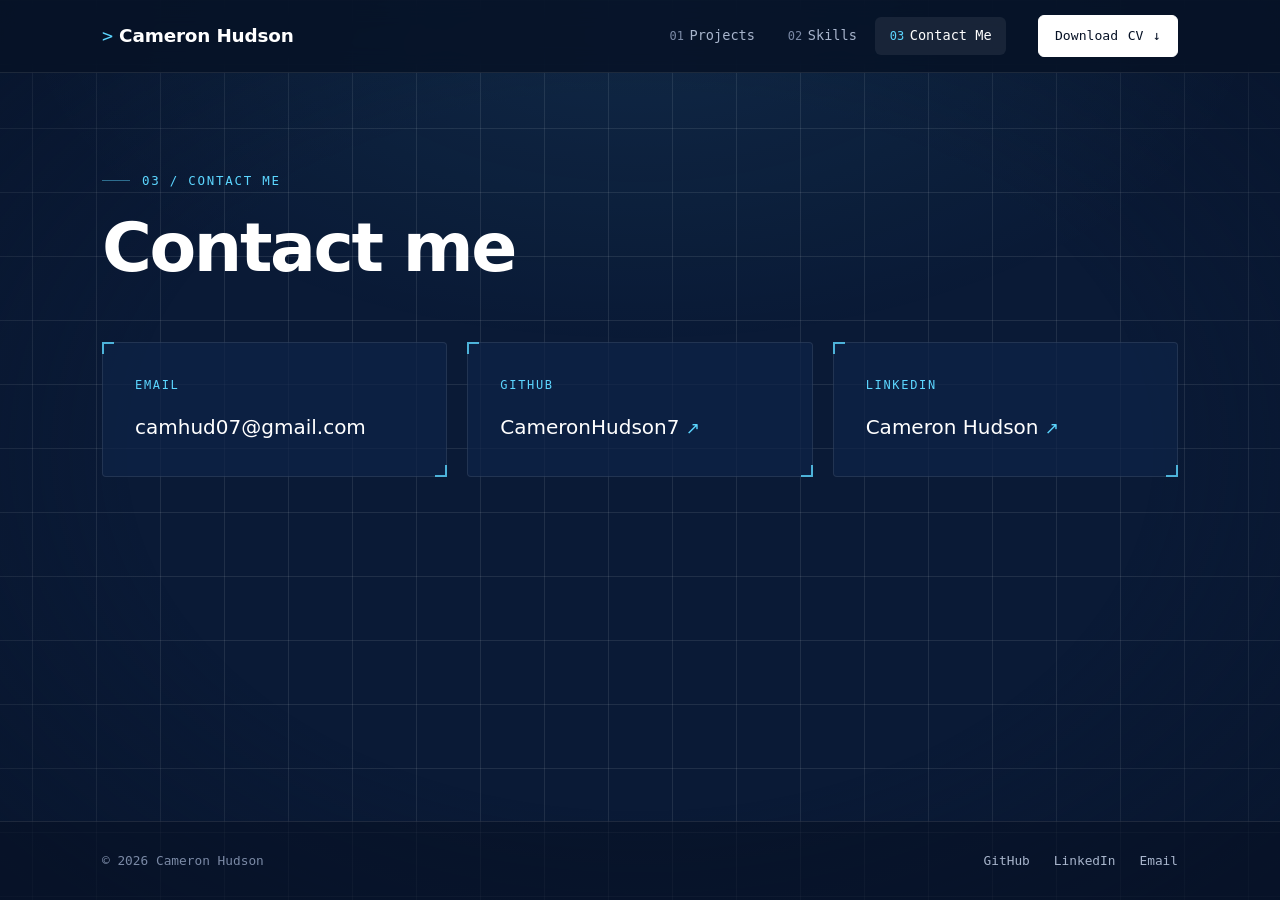
==== contact.html @ afcf6436 "Add files via upload" ====
<!DOCTYPE html>
<html lang="en-GB">
<head>
  <meta charset="UTF-8">
  <meta name="viewport" content="width=device-width, initial-scale=1">
  <title>Contact Me | Cameron Hudson</title>
  <meta name="description" content="Contact Cameron Hudson.">
  <meta name="theme-color" content="#071226">
  <link rel="preload" href="assets/fonts/space-grotesk-latin-700-normal.woff2" as="font" type="font/woff2" crossorigin>
  <link rel="stylesheet" href="style.css">
  <script>document.documentElement.classList.add('js');</script>
</head>
<body>
  <a class="skip-link" href="#main">Skip to main content</a>

  <header class="site-header">
    <div class="container header-inner">
      <a class="brand" href="index.html"><span class="bracket">&gt;</span> Cameron Hudson</a>
      <button class="menu-toggle" type="button" aria-expanded="false" aria-controls="site-nav">Menu</button>
      <nav class="site-nav" id="site-nav" aria-label="Main">
        <ul class="nav-list">
            <li><a href="projects.html"><span class="num">01</span>Projects</a></li>
            <li><a href="skills.html"><span class="num">02</span>Skills</a></li>
            <li><a href="contact.html" aria-current="page"><span class="num">03</span>Contact Me</a></li>
        </ul>
      </nav>
      <a class="btn btn-cv" href="assets/Cameron_Hudson_CV.pdf" download><span class="cv-word">Download </span>CV <span aria-hidden="true">&darr;</span></a>
    </div>
  </header>

  <main id="main">
    <section class="page-head" aria-labelledby="page-title">
      <div class="container">
        <p class="label">03 / Contact me</p>
        <h1 id="page-title">Contact me</h1>
      </div>
    </section>

    <section class="section">
      <div class="container">
        <ul class="contact-grid">
          <li class="panel contact-card rise">
            <p class="contact-type">Email</p>
            <a class="contact-value" href="mailto:camhud07@gmail.com">camhud07@gmail.com</a>
          </li>
          <li class="panel contact-card rise">
            <p class="contact-type">GitHub</p>
            <a class="contact-value" href="https://github.com/CameronHudson7" target="_blank" rel="noopener">CameronHudson7 <span class="ext" aria-hidden="true">&nearr;</span></a>
          </li>
          <li class="panel contact-card rise">
            <p class="contact-type">LinkedIn</p>
            <a class="contact-value" href="https://www.linkedin.com/in/cameron-hudson-766504413/" target="_blank" rel="noopener">Cameron Hudson <span class="ext" aria-hidden="true">&nearr;</span></a>
          </li>
        </ul>
      </div>
    </section>
  </main>

  <footer class="site-footer">
    <div class="container footer-inner">
      <p>&copy; 2026 Cameron Hudson</p>
      <ul class="footer-links">
        <li><a href="https://github.com/CameronHudson7" target="_blank" rel="noopener">GitHub</a></li>
        <li><a href="https://www.linkedin.com/in/cameron-hudson-766504413/" target="_blank" rel="noopener">LinkedIn</a></li>
        <li><a href="mailto:camhud07@gmail.com">Email</a></li>
      </ul>
    </div>
  </footer>

  <script src="main.js"></script>
</body>
</html>
---- style.css ----
/* ==========================================================
   Cameron Hudson | Portfolio
   Navy + white, with a cyan highlight
   ========================================================== */

@font-face { font-family: "Space Grotesk"; font-weight: 500; font-display: swap; src: url("assets/fonts/space-grotesk-latin-500-normal.woff2") format("woff2"); }
@font-face { font-family: "Space Grotesk"; font-weight: 700; font-display: swap; src: url("assets/fonts/space-grotesk-latin-700-normal.woff2") format("woff2"); }
@font-face { font-family: "IBM Plex Sans"; font-weight: 400; font-display: swap; src: url("assets/fonts/ibm-plex-sans-latin-400-normal.woff2") format("woff2"); }
@font-face { font-family: "IBM Plex Sans"; font-weight: 500; font-display: swap; src: url("assets/fonts/ibm-plex-sans-latin-500-normal.woff2") format("woff2"); }
@font-face { font-family: "IBM Plex Sans"; font-weight: 600; font-display: swap; src: url("assets/fonts/ibm-plex-sans-latin-600-normal.woff2") format("woff2"); }
@font-face { font-family: "JetBrains Mono"; font-weight: 400; font-display: swap; src: url("assets/fonts/jetbrains-mono-latin-400-normal.woff2") format("woff2"); }
@font-face { font-family: "JetBrains Mono"; font-weight: 500; font-display: swap; src: url("assets/fonts/jetbrains-mono-latin-500-normal.woff2") format("woff2"); }

:root {
  --navy-900: #071226;
  --navy-800: #0a1a36;
  --navy-700: #0f2347;
  --navy-600: #142c57;
  --line: rgba(255, 255, 255, 0.09);
  --line-strong: rgba(255, 255, 255, 0.18);
  --white: #ffffff;
  --text: #eef2f9;
  --muted: #a8b5cc;
  --faint: #7b8aa6;
  --cyan: #5cd6ff;
  --cyan-soft: rgba(92, 214, 255, 0.1);
  --cyan-line: rgba(92, 214, 255, 0.45);
  --max: 1140px;
  --display: "Space Grotesk", "Segoe UI", system-ui, sans-serif;
  --body: "IBM Plex Sans", "Segoe UI", system-ui, sans-serif;
  --mono: "JetBrains Mono", ui-monospace, Consolas, monospace;
}

*, *::before, *::after { box-sizing: border-box; }

html { scroll-behavior: smooth; }

body {
  margin: 0;
  min-height: 100vh;
  display: flex;
  flex-direction: column;
  background-color: var(--navy-800);
  background-image:
    linear-gradient(var(--line) 1px, transparent 1px),
    linear-gradient(90deg, var(--line) 1px, transparent 1px);
  background-size: 64px 64px;
  background-position: center top;
  color: var(--text);
  font-family: var(--body);
  font-size: 1.0625rem;
  line-height: 1.7;
  -webkit-font-smoothing: antialiased;
}

/* soft vignette over the grid so it fades towards the edges */
body::before {
  content: "";
  position: fixed;
  inset: 0;
  z-index: -1;
  pointer-events: none;
  background:
    radial-gradient(ellipse 70% 55% at 50% 0%, rgba(92, 214, 255, 0.08), transparent 70%),
    radial-gradient(ellipse 100% 100% at 50% 50%, transparent 40%, var(--navy-900) 100%);
}

main { flex: 1; }

h1, h2, h3, h4 { margin: 0; line-height: 1.1; font-family: var(--display); font-weight: 700; color: var(--white); }
p { margin: 0 0 1rem; }
ul, ol { margin: 0; }
strong { color: var(--white); font-weight: 600; }

a { color: var(--cyan); text-decoration: none; }
a:hover { text-decoration: underline; text-underline-offset: 0.2em; }

::selection { background: var(--cyan); color: var(--navy-900); }
:focus-visible { outline: 2px solid var(--cyan); outline-offset: 3px; border-radius: 2px; }

.mono { font-family: var(--mono); }
.container { width: 100%; max-width: var(--max); margin: 0 auto; padding: 0 2rem; }

.skip-link {
  position: absolute; left: 1rem; top: -3rem; z-index: 100;
  background: var(--cyan); color: var(--navy-900); padding: 0.5rem 1rem; font-weight: 600;
}
.skip-link:focus { top: 1rem; text-decoration: none; }

/* ---------- Top bar ---------- */
.site-header {
  position: sticky; top: 0; z-index: 50;
  background: rgba(7, 18, 38, 0.85);
  backdrop-filter: blur(12px);
  -webkit-backdrop-filter: blur(12px);
  border-bottom: 1px solid var(--line);
}
.header-inner { display: flex; align-items: center; gap: 2rem; min-height: 4.5rem; }

.brand {
  font-family: var(--display); font-weight: 700; font-size: 1.15rem;
  letter-spacing: -0.01em; color: var(--white); white-space: nowrap;
}
.brand:hover { text-decoration: none; color: var(--white); }
.brand .bracket { color: var(--cyan); font-family: var(--mono); font-weight: 400; }

.site-nav { margin-left: auto; }
.nav-list { list-style: none; padding: 0; display: flex; gap: 0.25rem; }
.nav-list a {
  display: block; padding: 0.45rem 0.9rem; border-radius: 6px;
  font-family: var(--mono); font-size: 0.85rem; color: var(--muted);
  transition: color 0.2s, background 0.2s;
}
.nav-list a .num { color: var(--faint); margin-right: 0.35rem; font-size: 0.75rem; }
.nav-list a:hover { color: var(--white); background: rgba(255, 255, 255, 0.05); text-decoration: none; }
.nav-list a[aria-current="page"] { color: var(--white); background: rgba(255, 255, 255, 0.07); }
.nav-list a[aria-current="page"] .num { color: var(--cyan); }

.menu-toggle {
  display: none; margin-left: auto;
  background: none; border: 1px solid var(--line-strong); border-radius: 6px;
  color: var(--white); font-family: var(--mono); font-size: 0.85rem;
  padding: 0.45rem 0.8rem; cursor: pointer;
}

/* ---------- Buttons ---------- */
.btn {
  display: inline-flex; align-items: center; gap: 0.6rem;
  font-family: var(--mono); font-size: 0.88rem; font-weight: 500;
  padding: 0.75rem 1.2rem; border-radius: 6px;
  border: 1px solid var(--line-strong); color: var(--white); white-space: nowrap;
  transition: background 0.2s, border-color 0.2s, color 0.2s, transform 0.2s;
}
.btn:hover { text-decoration: none; transform: translateY(-1px); }
.btn-cv { background: var(--white); border-color: var(--white); color: var(--navy-900); padding: 0.55rem 1rem; font-size: 0.82rem; }
.btn-cv:hover { background: var(--cyan); border-color: var(--cyan); color: var(--navy-900); }
.btn-primary { background: var(--cyan); border-color: var(--cyan); color: var(--navy-900); }
.btn-primary:hover { background: var(--white); border-color: var(--white); color: var(--navy-900); }
.btn-outline { background: rgba(255, 255, 255, 0.03); }
.btn-outline:hover { border-color: var(--white); background: rgba(255, 255, 255, 0.07); color: var(--white); }

/* ---------- Shared bits ---------- */
.label {
  display: inline-flex; align-items: center; gap: 0.75rem;
  font-family: var(--mono); font-size: 0.78rem; letter-spacing: 0.14em; text-transform: uppercase;
  color: var(--cyan); margin-bottom: 1.25rem;
}
.label::before { content: ""; width: 1.75rem; height: 1px; background: var(--cyan-line); }

.page-head { padding: 5.5rem 0 3.5rem; }
.page-head h1 { font-size: clamp(2.6rem, 6vw, 4.25rem); letter-spacing: -0.035em; }
.page-head .intro { color: var(--muted); max-width: 40rem; margin: 1.25rem 0 0; font-size: 1.1rem; }

.section { padding: 0 0 6rem; }

.subhead {
  font-family: var(--mono); font-size: 0.8rem; font-weight: 500;
  letter-spacing: 0.14em; text-transform: uppercase; color: var(--muted);
  display: flex; align-items: center; gap: 1rem; margin: 0 0 1.75rem;
}
.subhead::after { content: ""; flex: 1; height: 1px; background: var(--line); }

/* Panel with blueprint-style corner marks */
.panel {
  position: relative;
  background: rgba(15, 35, 71, 0.72);
  border: 1px solid var(--line);
  border-radius: 4px;
  padding: 2rem;
}
.panel::before, .panel::after {
  content: ""; position: absolute; width: 12px; height: 12px; pointer-events: none;
  border-color: var(--cyan); border-style: solid; opacity: 0.8;
}
.panel::before { top: -1px; left: -1px; border-width: 2px 0 0 2px; }
.panel::after { bottom: -1px; right: -1px; border-width: 0 2px 2px 0; }

/* Placeholder text for content still to be written */
.placeholder {
  border: 1px dashed var(--line-strong); border-radius: 4px;
  padding: 1rem 1.2rem; color: var(--faint);
  font-family: var(--mono); font-size: 0.85rem; margin: 0;
}

/* ---------- Homepage ---------- */
.hero { padding: 7rem 0 6rem; }
.hero .label { margin-bottom: 2rem; }

.hero-name {
  font-size: clamp(3.4rem, 11vw, 8.5rem);
  letter-spacing: -0.05em;
  line-height: 0.92;
  margin-bottom: 2.25rem;
}
.hero-name .cursor {
  display: inline-block; width: 0.09em; height: 0.78em; margin-left: 0.08em;
  background: var(--cyan); vertical-align: -0.02em;
  animation: blink 1.1s steps(1) infinite;
}
@keyframes blink { 50% { opacity: 0; } }

.hero-role {
  font-family: var(--display); font-weight: 500;
  font-size: clamp(1.3rem, 2.6vw, 1.9rem); line-height: 1.3; letter-spacing: -0.015em;
  color: var(--white); max-width: 42rem; margin-bottom: 1.5rem;
}
.hero-role .hl { color: var(--cyan); }

.hero-aim { color: var(--muted); font-size: 1.12rem; max-width: 40rem; }

.hero-actions { display: flex; flex-wrap: wrap; gap: 0.9rem; margin-top: 2.5rem; }

.skills-grid {
  list-style: none; padding: 0;
  display: grid; grid-template-columns: repeat(auto-fit, minmax(300px, 1fr)); gap: 1.25rem;
}
.skill-card { display: flex; flex-direction: column; gap: 0.75rem; transition: border-color 0.25s, transform 0.25s; }
.skill-card:hover { border-color: var(--cyan-line); transform: translateY(-3px); }
.skill-card .idx { font-family: var(--mono); font-size: 0.78rem; color: var(--cyan); }
.skill-card h3 { font-size: 1.3rem; letter-spacing: -0.02em; }
.skill-card p { margin: 0; color: var(--muted); }

/* ---------- Projects ---------- */
.project-list { display: grid; gap: 2rem; }
.project { padding: 2.5rem; }
.project-head { display: flex; align-items: baseline; gap: 1.25rem; margin-bottom: 2rem; padding-bottom: 1.5rem; border-bottom: 1px solid var(--line); }
.project-head .idx { font-family: var(--mono); font-size: 0.85rem; color: var(--cyan); }
.project-head h2 { font-size: clamp(1.6rem, 3vw, 2.2rem); letter-spacing: -0.03em; }

.project-body { display: grid; grid-template-columns: repeat(2, minmax(0, 1fr)); gap: 1.75rem 2.5rem; }
.project-field h3 {
  font-family: var(--mono); font-size: 0.75rem; font-weight: 500;
  letter-spacing: 0.14em; text-transform: uppercase; color: var(--muted); margin-bottom: 0.75rem;
}
.project-field p { color: var(--muted); }

/* ---------- Footer ---------- */
.site-footer { border-top: 1px solid var(--line); background: rgba(7, 18, 38, 0.6); padding: 1.75rem 0; }
.footer-inner { display: flex; justify-content: space-between; align-items: center; gap: 1rem; flex-wrap: wrap; font-family: var(--mono); font-size: 0.8rem; color: var(--faint); }
.footer-inner p { margin: 0; }
.footer-inner a { color: var(--muted); }
.footer-inner a:hover { color: var(--white); }

/* ---------- Load-in animation ---------- */
.js .rise { opacity: 0; transform: translateY(14px); animation: rise 0.7s ease forwards; }
.js .rise:nth-child(2) { animation-delay: 0.08s; }
.js .rise:nth-child(3) { animation-delay: 0.16s; }
.js .rise:nth-child(4) { animation-delay: 0.24s; }
.js .rise:nth-child(5) { animation-delay: 0.32s; }
.js .rise:nth-child(6) { animation-delay: 0.4s; }
@keyframes rise { to { opacity: 1; transform: none; } }

/* ---------- Responsive ---------- */
@media (max-width: 960px) {
  .project-body { grid-template-columns: 1fr; }
}

@media (max-width: 820px) {
  .cv-word { display: none; }
  .container { padding: 0 1.25rem; }
  .header-inner { flex-wrap: wrap; gap: 0.6rem; padding-top: 0.85rem; padding-bottom: 0.85rem; min-height: 0; }
  .header-inner .btn-cv { margin-left: auto; }
  .menu-toggle { display: inline-block; order: 2; margin-left: 0; }
  .site-nav { order: 3; width: 100%; margin: 0; display: none; }
  .site-nav.open { display: block; }
  .nav-list { flex-direction: column; padding: 0.5rem 0 0.25rem; }
  .nav-list a { padding: 0.7rem 0.5rem; }
  .hero { padding: 4rem 0 4rem; }
  .page-head { padding: 3.5rem 0 2.5rem; }
  .section { padding-bottom: 4rem; }
  .project { padding: 1.75rem 1.4rem; }
}

@media (prefers-reduced-motion: reduce) {
  html { scroll-behavior: auto; }
  *, *::before, *::after { animation: none !important; transition: none !important; }
  .js .rise { opacity: 1; transform: none; }
}

/* ---------- Contact ---------- */
.contact-grid { list-style: none; padding: 0; display: grid; grid-template-columns: repeat(auto-fit, minmax(280px, 1fr)); gap: 1.25rem; }
.contact-card { display: flex; flex-direction: column; gap: 0.9rem; }
.contact-type { font-family: var(--mono); font-size: 0.75rem; letter-spacing: 0.14em; text-transform: uppercase; color: var(--cyan); margin: 0; }
.contact-value { font-family: var(--display); font-size: 1.25rem; font-weight: 500; color: var(--white); overflow-wrap: anywhere; }
.contact-value:hover { color: var(--cyan); }

/* "See all skills" card on the homepage */
.skill-more a {
  display: flex; flex-direction: column; justify-content: flex-end; gap: 0.6rem;
  height: 100%; min-height: 12rem; padding: 2rem;
  border: 1px dashed var(--cyan-line); border-radius: 4px;
  background: var(--cyan-soft); color: var(--white);
  transition: background 0.25s, border-color 0.25s, transform 0.25s;
}
.skill-more a:hover { text-decoration: none; background: rgba(92, 214, 255, 0.16); border-color: var(--cyan); border-style: solid; transform: translateY(-3px); }
.skill-more .idx { font-family: var(--mono); font-size: 0.78rem; color: var(--cyan); }
.skill-more .more-title { font-family: var(--display); font-weight: 700; font-size: 1.5rem; letter-spacing: -0.02em; }
.skill-more .arrow { display: inline-block; color: var(--cyan); transition: transform 0.25s; }
.skill-more a:hover .arrow { transform: translateX(5px); }
.skill-more .more-sub { color: var(--muted); font-size: 0.95rem; }

/* Project details */
.project-meta { font-family: var(--mono); font-size: 0.8rem; color: var(--muted); margin: 0.6rem 0 0; line-height: 1.5; }
.project-field p { margin: 0; }
.project-field.wide { grid-column: 1 / -1; }
.tags { list-style: none; padding: 0; display: flex; flex-wrap: wrap; gap: 0.5rem; }
.tags li {
  font-family: var(--mono); font-size: 0.8rem; color: var(--white);
  border: 1px solid var(--cyan-line); background: var(--cyan-soft);
  border-radius: 999px; padding: 0.25rem 0.8rem;
}
.points { padding-left: 1.1rem; color: var(--muted); display: grid; gap: 0.6rem; }
.points li::marker { color: var(--cyan); }
.points code { font-family: var(--mono); font-size: 0.88em; color: var(--white); background: rgba(255,255,255,0.06); padding: 0.1em 0.35em; border-radius: 3px; }

/* Skills page */
.skill-group + .skill-group { margin-top: 3.5rem; }
.cv-skills { list-style: none; padding: 0; border-top: 1px solid var(--line); }
.cv-skill {
  display: grid; grid-template-columns: 3.5rem minmax(0, 1fr); gap: 1rem; align-items: baseline;
  padding: 1.4rem 0.75rem; border-bottom: 1px solid var(--line);
  transition: background 0.2s;
}
.cv-skill:hover { background: rgba(255, 255, 255, 0.03); }
.cv-skill .idx { font-family: var(--mono); font-size: 0.8rem; color: var(--cyan); }
.cv-skill p { margin: 0; color: var(--muted); font-size: 1.1rem; max-width: 52rem; }
.cv-skill strong { font-family: var(--display); font-weight: 500; font-size: 1.15em; }

.skill-group + .skill-group { margin-top: 5rem; }
.in-practice {
  font-family: var(--mono); font-size: 0.75rem; font-weight: 500; letter-spacing: 0.14em;
  text-transform: uppercase; color: var(--cyan); margin: 2.25rem 0 1rem;
}
.examples { display: grid; grid-template-columns: repeat(auto-fit, minmax(280px, 1fr)); gap: 1.25rem; }
.example { padding: 1.6rem; }
.example-tag { font-family: var(--mono); font-size: 0.75rem; color: var(--cyan); margin: 0 0 0.6rem; }
.example h4 { font-size: 1.15rem; letter-spacing: -0.01em; margin-bottom: 0.6rem; }
.example p:last-child { margin: 0; color: var(--muted); font-size: 0.97rem; }

.code-grid { display: grid; grid-template-columns: minmax(0, 1fr); gap: 1.25rem; }
.code-sample {
  margin: 0; min-width: 0;
  background: var(--navy-900); border: 1px solid var(--line-strong); border-radius: 6px; overflow: hidden;
}
.code-sample figcaption {
  display: flex; flex-direction: column; gap: 0.2rem;
  padding: 0.85rem 1.1rem; border-bottom: 1px solid var(--line); background: rgba(255,255,255,0.03);
}
.code-sample .file { font-family: var(--mono); font-size: 0.82rem; color: var(--white); }
.code-sample .from { font-size: 0.85rem; color: var(--muted); }
.code-sample pre { margin: 0; padding: 1.1rem 1.2rem; overflow-x: auto; font-family: var(--mono); font-size: 0.8rem; line-height: 1.65; color: var(--text); }
.tk-kw { color: var(--cyan); }
.tk-str { color: #f5c97a; }
.tk-num { color: #c8a6ff; }

.footer-links { list-style: none; padding: 0; display: flex; gap: 1.5rem; }
.contact-value .ext { color: var(--cyan); font-size: 0.85em; }

/* Homepage: developing skills list */
.dev-skills { list-style: none; padding: 0; border-top: 1px solid var(--line); max-width: 46rem; }
.dev-skills li {
  display: grid; grid-template-columns: 3.5rem minmax(0, 1fr); align-items: baseline;
  padding: 1.15rem 0.5rem; border-bottom: 1px solid var(--line);
  font-family: var(--display); font-size: 1.25rem; font-weight: 500; color: var(--white);
}
.dev-skills .idx { font-family: var(--mono); font-size: 0.8rem; color: var(--cyan); }
.all-skills { margin-top: 2rem; }

/* Placeholder text still to be filled in */
.fill { color: var(--faint); font-family: var(--mono); font-size: 0.9em; border-bottom: 1px dashed var(--faint); }
.dev-skills .fill { justify-self: start; }

/* Skills page cards */
.example { display: flex; flex-direction: column; }
.example h3 { font-size: 1.25rem; letter-spacing: -0.02em; margin-bottom: 0.75rem; }
.example > p { color: var(--muted); font-size: 0.98rem; margin: 0; }
.example p.evidence { margin-top: auto; padding-top: 1.25rem; }
.evidence a {
  display: inline-flex; align-items: center; gap: 0.4rem;
  font-family: var(--mono); font-size: 0.85rem; color: var(--cyan);
  border: 1px solid var(--cyan-line); background: var(--cyan-soft);
  padding: 0.5rem 0.85rem; border-radius: 6px;
}
.evidence a:hover { text-decoration: none; background: rgba(92, 214, 255, 0.18); border-color: var(--cyan); }

/* Code examples inside skill cards */
.example.wide { grid-column: 1 / -1; }
.example .code-sample { margin-top: 1.5rem; }
.code-sample pre { overflow-x: auto; }
.tk-cmt { color: #7f93b3; font-style: italic; }

.examples-two { grid-template-columns: repeat(2, minmax(0, 1fr)); }
@media (max-width: 820px) { .examples-two { grid-template-columns: 1fr; } }
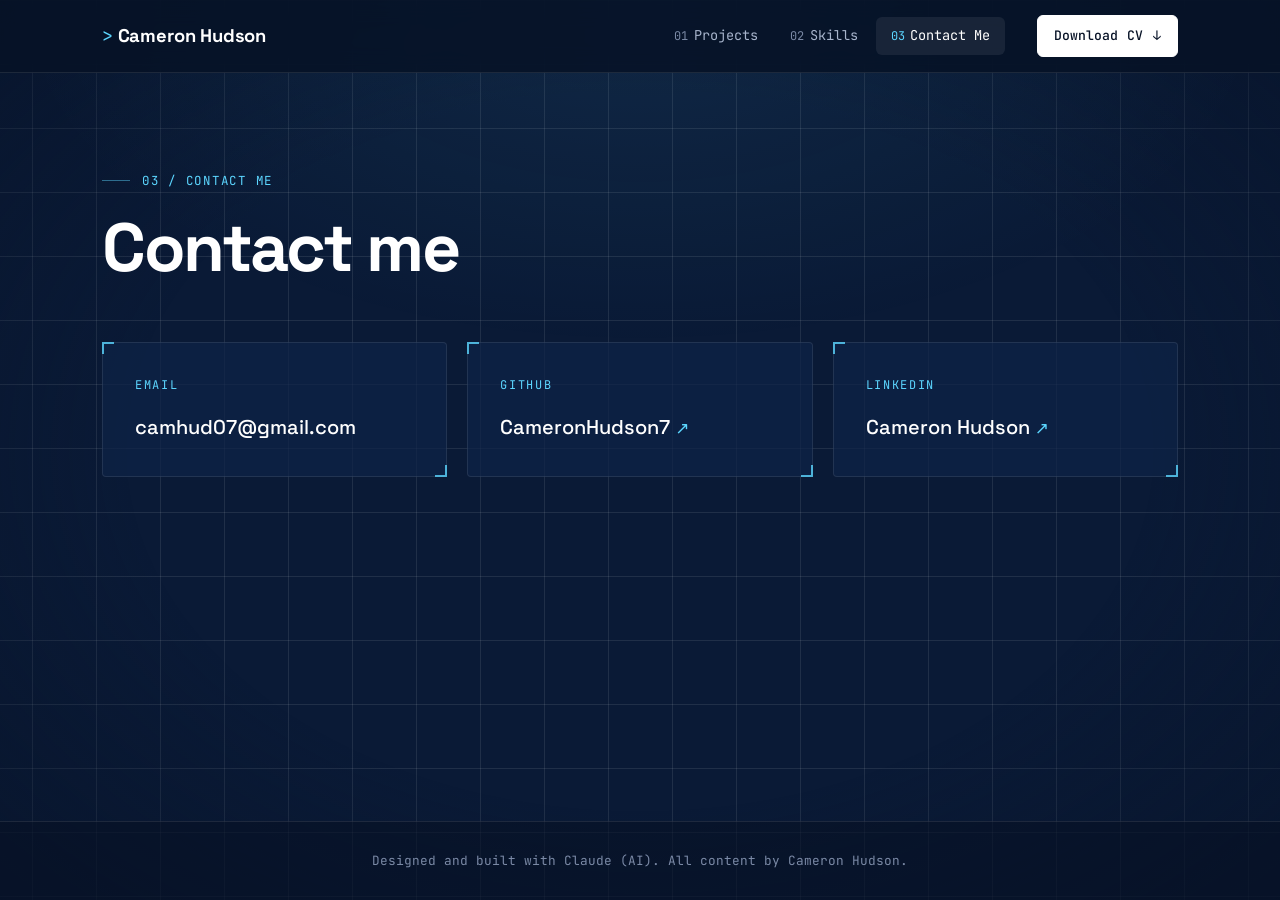
==== commit 3a5b58cc: "Add files via upload" ====
--- a/contact.html
+++ b/contact.html
@@ -58,12 +58,7 @@
 
   <footer class="site-footer">
     <div class="container footer-inner">
-      <p>&copy; 2026 Cameron Hudson</p>
-      <ul class="footer-links">
-        <li><a href="https://github.com/CameronHudson7" target="_blank" rel="noopener">GitHub</a></li>
-        <li><a href="https://www.linkedin.com/in/cameron-hudson-766504413/" target="_blank" rel="noopener">LinkedIn</a></li>
-        <li><a href="mailto:camhud07@gmail.com">Email</a></li>
-      </ul>
+      <p>Designed and built with Claude (AI). All content by Cameron Hudson.</p>
     </div>
   </footer>
 
--- a/style.css
+++ b/style.css
@@ -391,3 +391,36 @@
 
 .examples-two { grid-template-columns: repeat(2, minmax(0, 1fr)); }
 @media (max-width: 820px) { .examples-two { grid-template-columns: 1fr; } }
+
+/* Developing skills: title + short description */
+.dev-skills { max-width: 52rem; }
+.dev-skills li > div { display: flex; flex-direction: column; gap: 0.3rem; }
+.dev-skills .dev-title { font-family: var(--display); font-size: 1.25rem; font-weight: 500; color: var(--white); }
+.dev-skills .dev-desc { font-family: var(--body); font-size: 1rem; font-weight: 400; color: var(--muted); }
+
+/* Languages in Software Engineering card */
+.langs { margin: 1.25rem 0 0; display: grid; gap: 0.9rem; }
+.langs dt { font-family: var(--mono); font-size: 0.72rem; letter-spacing: 0.14em; text-transform: uppercase; color: var(--muted); margin-bottom: 0.45rem; }
+.langs dd { margin: 0; }
+
+/* Collapsible code samples */
+details.code-sample summary {
+  list-style: none; cursor: pointer;
+  display: flex; align-items: center; justify-content: space-between; gap: 1rem;
+  padding: 0.85rem 1.1rem; background: rgba(255,255,255,0.03);
+  transition: background 0.2s;
+}
+details.code-sample summary::-webkit-details-marker { display: none; }
+details.code-sample summary:hover { background: rgba(92, 214, 255, 0.08); }
+details.code-sample summary .cap { display: flex; flex-direction: column; gap: 0.2rem; }
+details.code-sample .toggle {
+  flex-shrink: 0; font-family: var(--mono); font-size: 0.8rem; color: var(--cyan);
+  border: 1px solid var(--cyan-line); background: var(--cyan-soft);
+  padding: 0.4rem 0.75rem; border-radius: 6px; white-space: nowrap;
+}
+details.code-sample .toggle::before { content: "Show code \25BE"; }
+details.code-sample[open] .toggle::before { content: "Hide code \25B4"; }
+details.code-sample[open] summary { border-bottom: 1px solid var(--line); }
+
+/* Footer: single centred acknowledgement */
+.site-footer .footer-inner { justify-content: center; text-align: center; }
